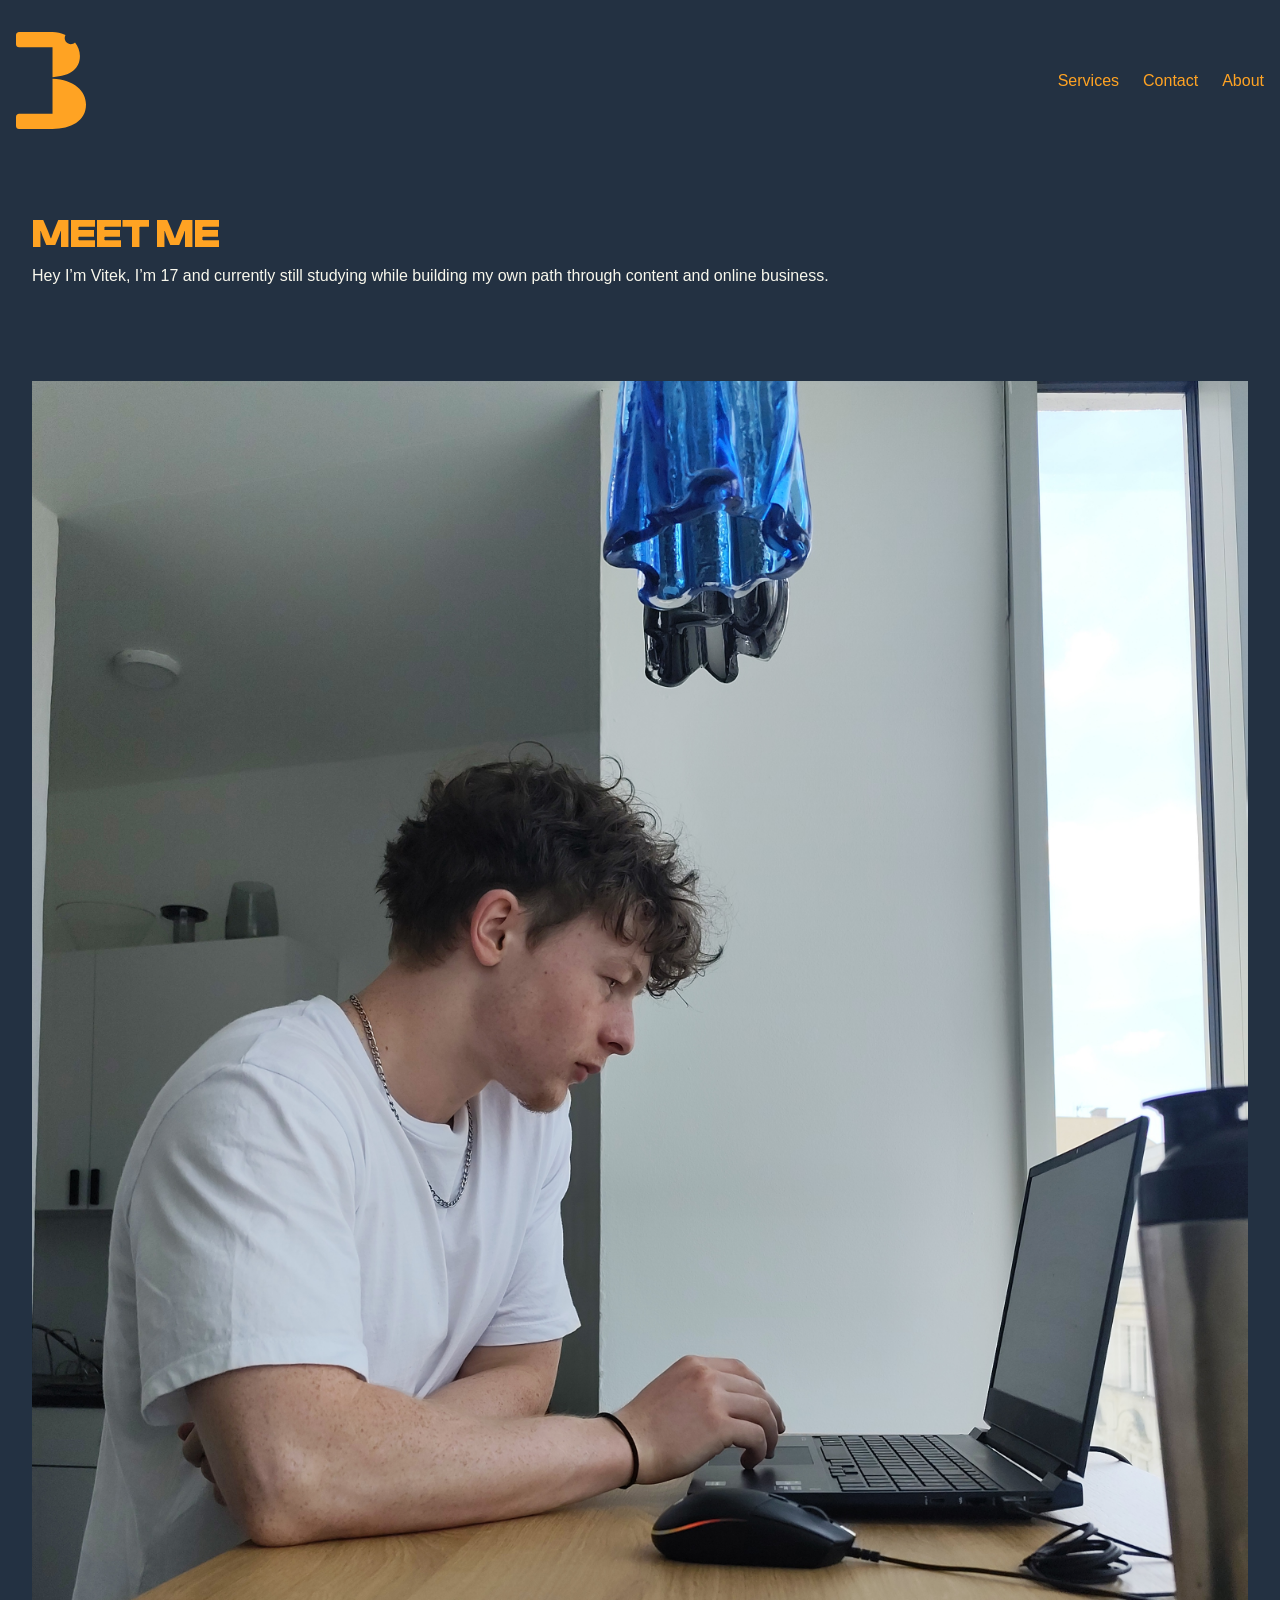
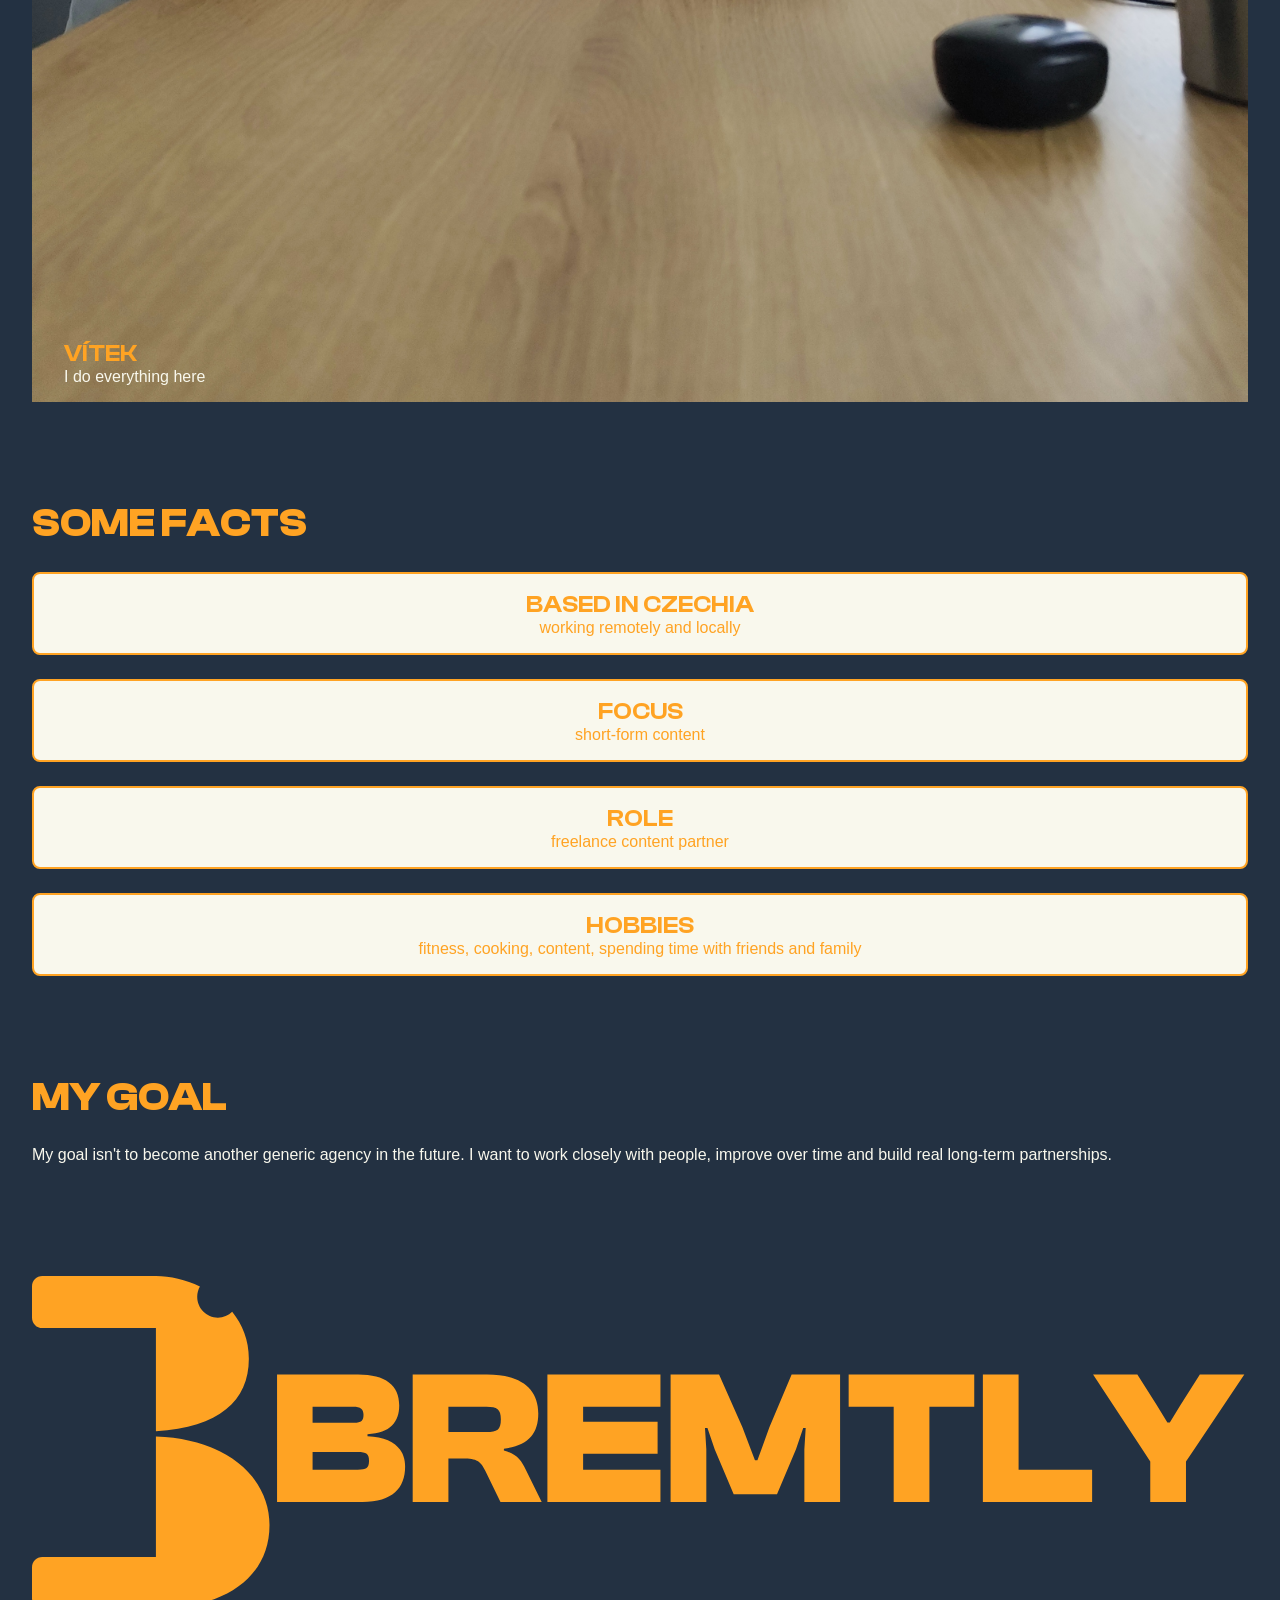
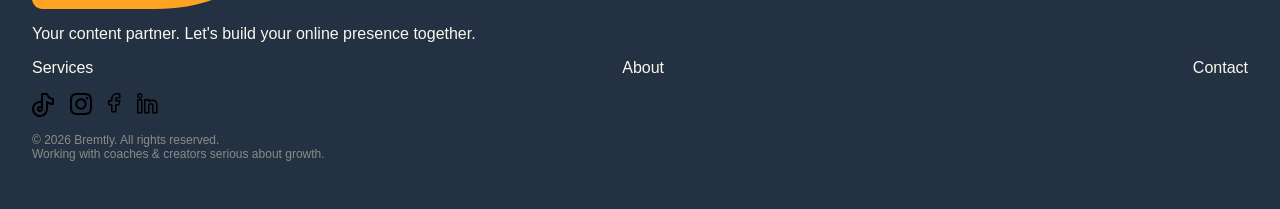
==== about.html @ 0153c07a "hodne veci" ====
﻿<!DOCTYPE html>
<html lang="cs">

<head>
    <meta charset="UTF-8">
    <meta name="viewport" content="width=device-width, initial-scale=1.0">
    <title>Bremtly - About</title>
    <link rel="stylesheet" href="styles.css">
</head>

<body>
    <header class="navbar">
        <a class="brand" href="index.html">
            <img class="brand__logo" src="assets/imgs/logo/logo primary.svg" alt="Bremtly logo">
        </a>
        <nav class="main-nav">
            <a class="main-nav__link" href="services.html">Services</a>
            <a class="main-nav__link" href="contact.html">Contact</a>
            <a class="main-nav__link" href="about.html">About</a>
        </nav>
    </header>

    <main class="main">
        <section class="hero about-hero">
            <h1 class="hero__title">Meet Me</h1>
            <p class="hero__text">Hey I’m Vitek, I’m 17 and currently still studying while building my own path through content and online business.</p>
        </section>

        <section class="meet-me">
            <img class="meet-me__photo" src="assets/imgs/moje fotka na web 2.jpg" alt="Photo of Vitek">
            <div class="meet-me__text">
                <h3 class="meet-me__name">VÍTEK</h3>
                <p class="meet-me__role">I do everything here</p>
            </div>
        </section>

        <section class="facts">
            <h1 class="section__title">Some Facts</h1>
            <div class="facts__layout">
                <article class="card card--secondary">
                    <h3 class="card__title">Based in Czechia</h3>
                    <p class="card__text">working remotely and locally</p>
                </article>
                <article class="card card--secondary">
                    <h3 class="card__title">Focus</h3>
                    <p class="card__text">short-form content</p>
                </article>
                <article class="card card--secondary">
                    <h3 class="card__title">Role</h3>
                    <p class="card__text">freelance content partner</p>
                </article>
                <article class="card card--secondary">
                    <h3 class="card__title">Hobbies</h3>
                    <p class="card__text">fitness, cooking, content, spending time with friends and family</p>
                </article>
            </div>
        </section>

        <section class="goal">
            <h1 class="section__title">My Goal</h1>
            <p class="goal__text">My goal isn't to become another generic agency in the future. I want to work closely with people, improve over time and build real long-term partnerships.</p>
        </section>
    </main>

    <footer class="footer">
        <div class="footer-brand">
            <img class="footer-brand__logo" src="assets/imgs/logo/full logo primary.svg" alt="Bremtly full logo">
            <p class="footer-brand__tagline">Your content partner. Let's build your online presence together.</p>
        </div>
        <nav class="footer-nav">
            <a class="footer-nav__link" href="services.html">Services</a>
            <a class="footer-nav__link" href="about.html">About</a>
            <a class="footer-nav__link" href="contact.html">Contact</a>
        </nav>
        <div class="social-links">
            <a class="social-links__item" href="#"><img src="assets/icons/Vector-4.svg" alt="TikTok"></a>
            <a class="social-links__item" href="#"><img src="assets/icons/Vector.svg" alt="Instagram"></a>
            <a class="social-links__item" href="#"><img src="assets/icons/Vector-7.svg" alt="Facebook"></a>
            <a class="social-links__item" href="#"><img src="assets/icons/Vector-8.svg" alt="LinkedIn"></a>
        </div>
        <div class="footer-bottom">
            <p class="footer-bottom__copyright">© 2026 Bremtly. All rights reserved.</p>
            <p class="footer-bottom__note">Working with coaches & creators serious about growth.</p>
        </div>
    </footer>
</body>

</html>
---- styles.css ----
﻿@import url("./normalize.css") (layer=reset);
@import url("./assets/fonts/ClashDisplay/Fonts/WEB/css/clash-display.css");

@layer reset, design, layout, components, utilities;

@layer reset {
  *,
  *::before,
  *::after {
    box-sizing: border-box;
  }

  body {
    margin: 0;
    padding: 0;
    font-size: 1rem;
  }

  img {
    max-width: 100%;
    height: 100%;
    display: block;
    object-fit: cover;
  }

  a {
    color: inherit;
    text-decoration: none;
  }
}

@layer design {
  :root {
    --font-family-text: "Figtree", ui-sans-serif, sans-serif;
    --font-family-headings: "ClashDisplay-Variable", sans-serif;
    --color-primary: #ffa323;
    --color-secondary: #f9f8ed;
    --color-bg: #233142;
    --color-text: #f9f8ed;
    --color-text-muted: #8b8b8b;
  }

  body {
    font-family: var(--font-family-text);
    background: var(--color-bg);
    color: var(--color-text);
    margin: 0;
  }

  h1 {
    font-family: "ClashDisplay-Variable", sans-serif;
    font-size: 2.5rem;
    font-weight: 800;
    text-transform: uppercase;
    margin: 0;
  }

  h2 {
    font-family: "ClashDisplay-Variable", sans-serif;
    font-weight: 600;
    font-size: 2rem;
    text-transform: uppercase;
    margin: 0;
  }

  h3 {
    font-family: "ClashDisplay-Variable", sans-serif;
    font-size: 1.5rem;
    font-weight: 600;
    text-transform: uppercase;
    margin: 0;
  }
}

@layer layout {
  .main {
    display: flex;
    flex-direction: column;
    height: auto;
  }

  .navbar {
    display: flex;
    justify-content: space-between;
    align-items: center;
    padding: 2rem 1rem;
  }

  .footer {
    display: flex;
    flex-direction: column;
    gap: 1rem;
    padding: 3rem 2rem;
  }
  .hero {
    padding: 3rem 2rem;
    display: flex;
    flex-direction: column;
    gap: 1.5rem;
    flex-wrap: wrap;
  }

.contact-hero {
    padding: 2rem 2rem;
    display: flex;
    flex-direction: column;
    gap: 0.5rem;
    flex-wrap: wrap;
  }

  .about-hero {
    padding: 3rem 2rem;
    display: flex;
    flex-direction: column;
    gap: 0.5rem;
    flex-wrap: wrap;
  }

  .meet-me-hero {
    padding: 3rem 2rem;
    display: flex;
    flex-direction: column;
    gap: 0.5rem;
    flex-wrap: wrap;
  }

  .meet-me {
    padding: 3rem 2rem;
    position: relative;
     display: flex;
     border-radius: 8px;
  }

  .facts {
    padding: 3rem 2rem;
    display: flex;
    flex-direction: column;
    gap: 1.5rem;
  }

  .facts__layout {
    display: flex;
    gap: 1.5rem;
    flex-wrap: wrap;
    flex-direction: column;
  }
  .goal {
    padding: 3rem 2rem;
      display: flex;
    flex-direction: column;
    gap: 0.5rem;
  }
  .problem-section {
    padding: 3rem 2rem;
    display: flex;
    flex-direction: column;
    gap: 1.5rem;
  }
  .help-section {
    padding: 3rem 2rem;
    display: flex;
    flex-direction: column;
    gap: 1.5rem;
  }
.help-layout {
    display: flex;
    gap: 1.5rem;
    flex-wrap: wrap;
  }
  .why-section {
    padding: 3rem 2rem;
      display: flex;
    flex-direction: column;
    gap: 0.5rem;
    flex-wrap: wrap;
  }
  .for-you-section {
    padding: 3rem 2rem;
    padding: 3rem 2rem;
      display: flex;
    flex-direction: column;
    gap: 0.5rem;
    flex-wrap: wrap;
  }
  .build-section {
    padding: 3rem 2rem;
    padding: 3rem 2rem;
      display: flex;
    flex-direction: column;
    gap: 1rem;
    flex-wrap: wrap;
  }
  .contact-form-section {
    display: flex;
    flex-direction: column;
    gap: 1rem;
    padding: 3rem 2rem;
  }
  .problems {
    padding: 3rem 2rem;
    display: flex;
    flex-direction: column;
    gap: 2rem;
    flex-wrap: wrap;
  }

  .problems__grid {
    flex-direction: column;
    display: flex;
    gap: 2.5rem;
  }

  .process {
    padding: 3rem 2rem;
    display: flex;
    flex-direction: column;
    gap: 1rem;
  }
  .audience {
    padding: 3rem 2rem;
    display: flex;
    flex-direction: column;
    gap: 1.5rem;
  }
  .cta {
    padding: 3rem 2rem;
    display: flex;
    flex-direction: column;
    gap: 1rem;
  }
}

@layer components {
  .brand__logo {
    max-width: 100%;
    height: 100%;
    min-width: 50px;
    display: block;
    object-fit: cover;
  }

  .main-nav {
    display: flex;
    gap: 1.5rem;
    color: var(--color-primary);
  }
  .main-nav__link {
  }

  .hero__title {
    color: var(--color-primary);
  }

  .meet-me__text {
    color: var(--color-primary);
    position: absolute;
    bottom: 4rem;
    left: 4rem;
  }

  .meet-me__role {
    margin: 0;
    color: var(--color-text);
  }

  .button {
    display: flex;
    flex-wrap: wrap;
    align-items: center;
    justify-content: space-between;
    padding: 0.75rem;
    border-radius: 8px;
    cursor: pointer;
    transition: background 200ms ease, color 200ms ease, box-shadow 200ms ease, border-color 200ms ease;
  }

  .button__icon {
    max-width: 100%;
    height: 100%;
    display: block;
    color: inherit;
    transform: rotate(90deg);
    object-fit: cover;
  }

  .button__text {
    display: block;
    color: inherit;
    font-family: "ClashDisplay-Variable", sans-serif;
    font-size: 1.5rem;
    font-weight: 600;
    text-transform: uppercase;
    margin: 0;
  }

  .button--primary {
    background: var(--color-primary);
    color: var(--color-secondary);
    border-color: transparent;
  }

  .button--primary:hover {
    background: var(--color-secondary);
    color: var(--color-primary);
    border-color: var(--color-primary);
  }

  .button--bg {
    background: var(--color-bg);
    color: var(--color-primary);
    box-shadow: 0 0 1rem var(--color-primary);
  }

  .button--bg:hover {
    background: var(--color-secondary);
    color: var(--color-primary);
    border-color: var(--color-primary);
  }

  .section__title {
    color: var(--color-primary);
  }
  .section__subtitle {
    margin: 0;
  }

  .contact-form {
    display: flex;
    flex-direction: column;
    gap: 0.5rem;
    flex-wrap: wrap;
  }

  .form-field {
  }

  .form-field__input {
    width: 100%;
    padding: 0.75rem;
    border-radius: 8px;
    border: 2px solid var(--color-primary);
    background: var(--color-secondary);
    color: var(--color-primary);
    font-family: var(--font-family-text);
    font-size: 1rem;
  }
  
  .card {
    padding: 1rem;
    border-radius: 8px;
    display: block;
    box-sizing: border-box;
    transition: background 200ms ease-in-out, color 200ms ease-in-out, border 200ms ease-in-out, padding 200ms ease-in-out;
  }

  .card__title {
    color: inherit;
    text-align: center;
  }

  .card__text {
    margin: 0;
    color: inherit;
    text-align: center;
  }

  
  .card--primary {
    background: var(--color-primary);
    color: var(--color-secondary);
    border: 2px solid var(--color-secondary);
  }

  .card--primary:hover {
    background: var(--color-secondary);
    color: var(--color-primary);
    border: 2px solid var(--color-primary);
    padding: 1.75rem 2rem 1.75rem 1rem;
    box-shadow: 12px -8px 0 0 var(--color-primary);
  }

  
  .card--secondary {
    background: var(--color-secondary);
    color: var(--color-primary);
    border: 2px solid var(--color-primary);
  }

  .card--secondary:hover {
    background: var(--color-primary);
    color: var(--color-secondary);
    border: 2px solid var(--color-secondary);
    padding: 1.75rem 2rem 1.75rem 1rem;
    box-shadow: 12px -8px 0 0 var(--color-secondary);
  }

  
  .card--bg {
    background: var(--color-secondary);
    color: var(--color-bg);
    border: 2px solid var(--color-bg);
  }

  .card--bg:hover {
    background: var(--color-bg);
    color: var(--color-secondary);
    border: 2px solid var(--color-secondary);
    padding: 1.75rem 2rem 1.75rem 1rem;
    box-shadow: 12px -8px 0 0 var(--color-secondary);
  }

  .hero__text {
    margin: 0;
  }

  .process__layout {
    display: flex;
    flex-direction: column;
    gap: 1.5rem;
  }
  .process__card {
  }

  .audience__text {
    margin: 0;
  }

  .cta__title {
    color: var(--color-primary);
  }

  .cta__text {
    margin: 0;
  }

  .footer-brand {
    display: flex;
    flex-direction: column;
    gap: 1rem;
  }
  .footer-brand__tagline {
    margin: 0;
  }
  .footer-nav {
    display: flex;
    justify-content: space-between;
  }
  .footer-nav__link {
  }
  .social-links {
    display: flex;
    gap: 1rem;
  }
  .social-links__item {
    height: 100%;
    max-width: 100%;
    display: block;
    object-fit: cover;
    color: var(--color-secondary);
  }
  .footer-bottom {
  }
  .footer-bottom__copyright {
    margin: 0;
    color: var(--color-text-muted);
    font-size: 0.75rem;
  }
  .footer-bottom__note {
    margin: 0;
    color: var(--color-text-muted);
    font-size: 0.75rem;
  }
}

@layer utilities {
  .container {
  }
  .visually-hidden {
  }
}
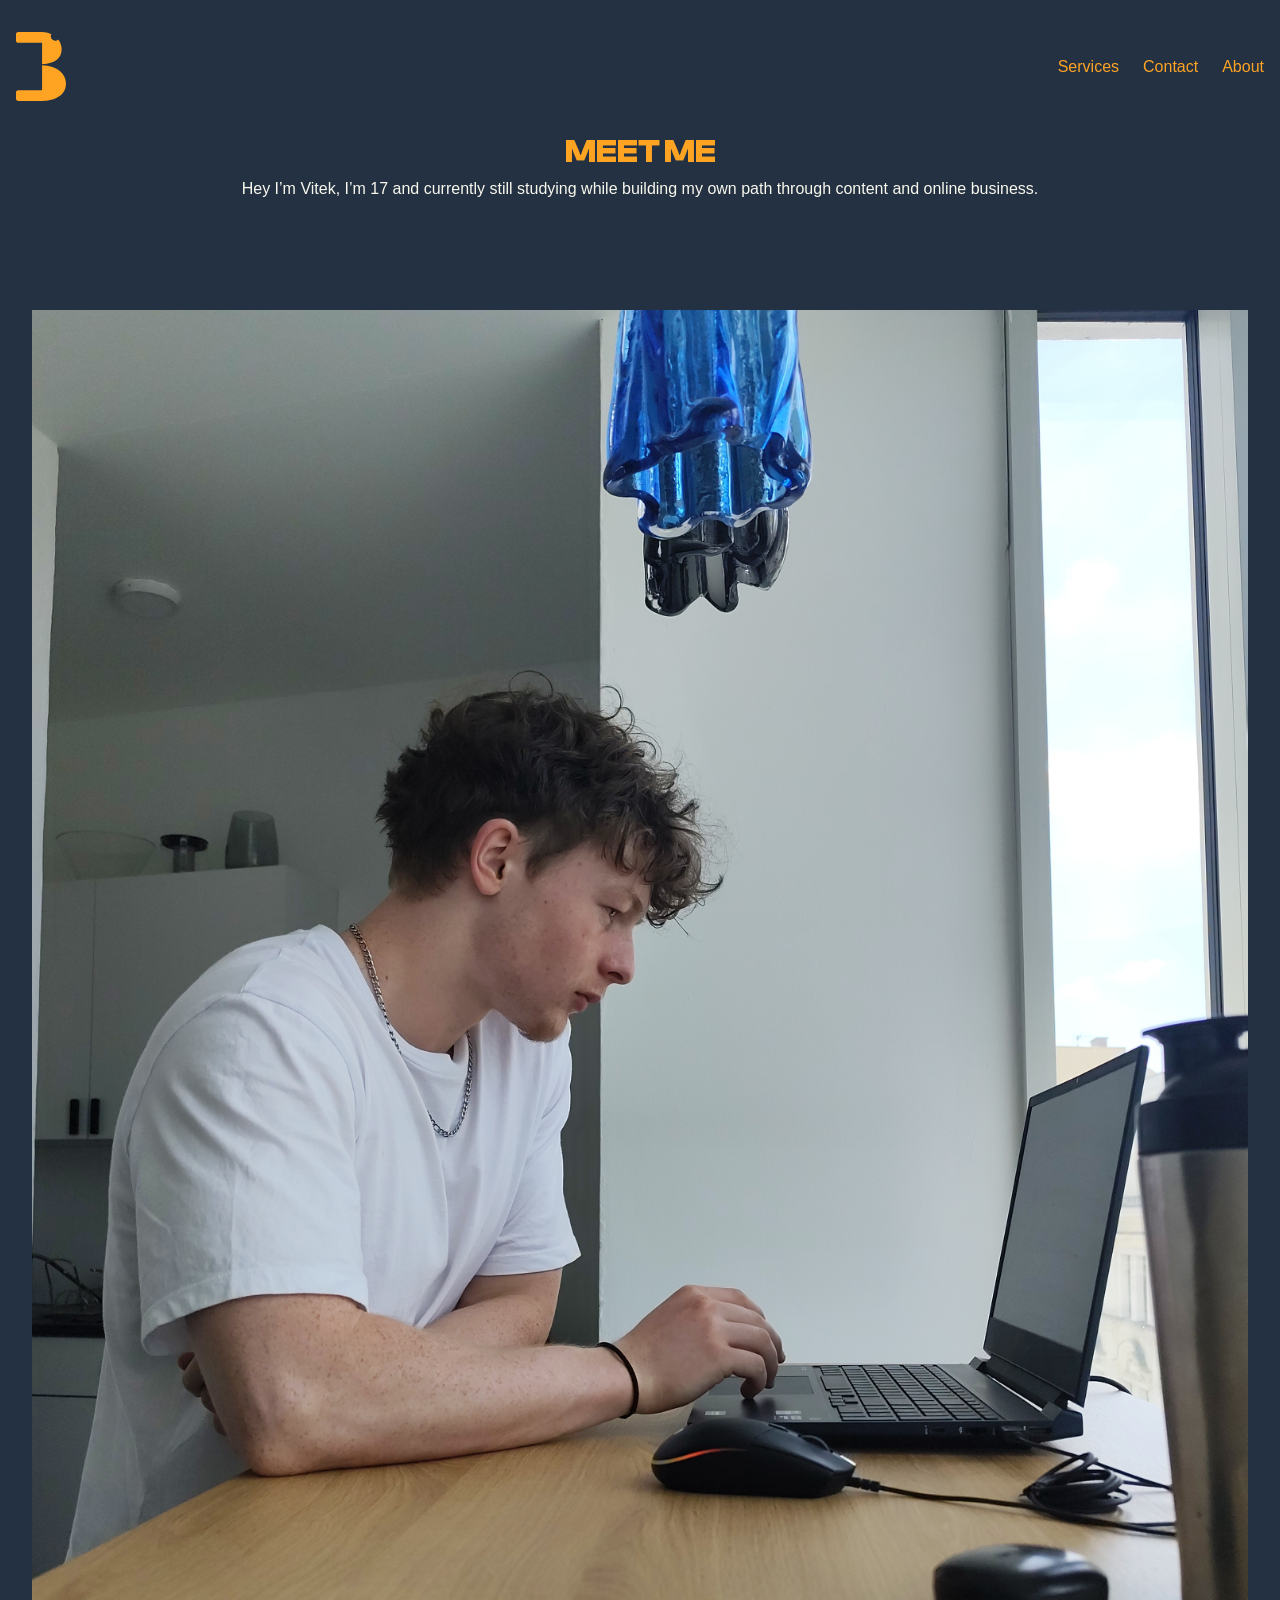
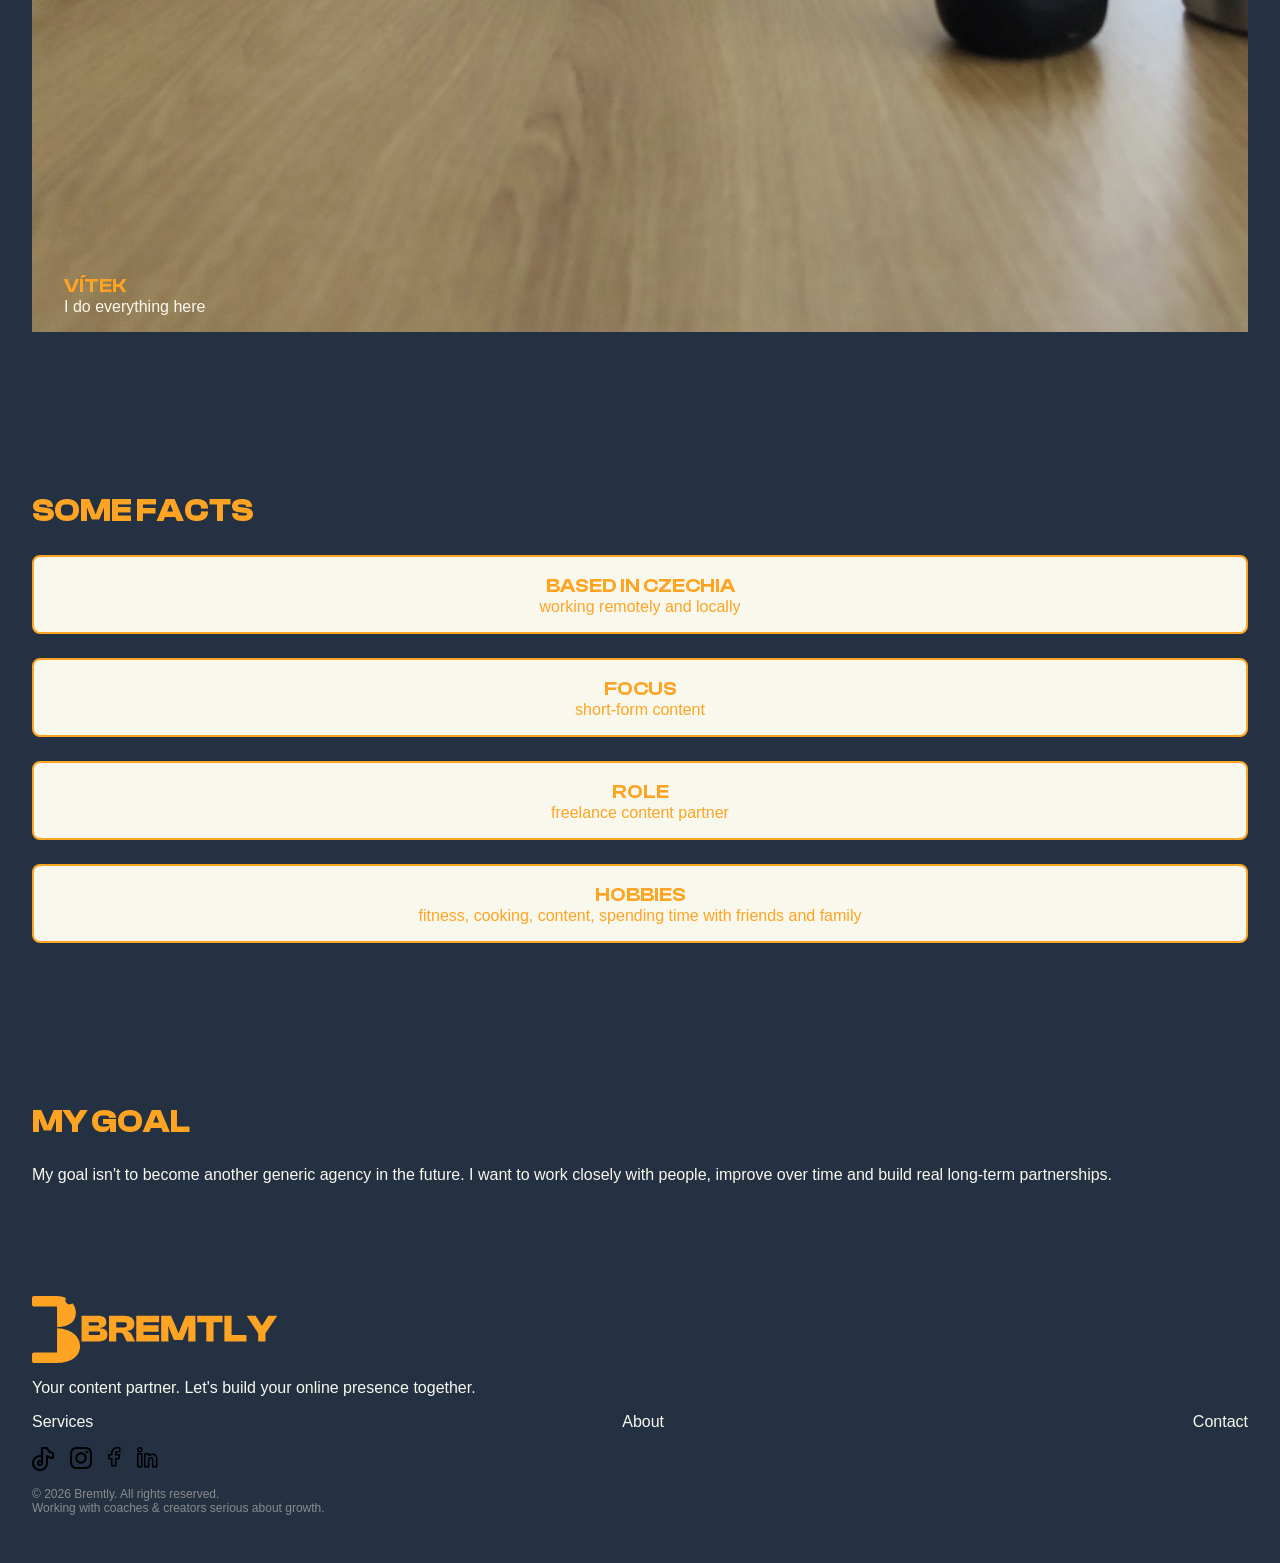
==== commit 0afdb401: "nojo" ====
--- a/about.html
+++ b/about.html
@@ -22,42 +22,42 @@
 
     <main class="main">
         <section class="hero about-hero">
-            <h1 class="hero__title">Meet Me</h1>
+            <p class="hero__title heading">Meet Me</p>
             <p class="hero__text">Hey I’m Vitek, I’m 17 and currently still studying while building my own path through content and online business.</p>
         </section>
 
         <section class="meet-me">
             <img class="meet-me__photo" src="assets/imgs/moje fotka na web 2.jpg" alt="Photo of Vitek">
             <div class="meet-me__text">
-                <h3 class="meet-me__name">VÍTEK</h3>
+                <p class="meet-me__name sub-subheading">VÍTEK</p>
                 <p class="meet-me__role">I do everything here</p>
             </div>
         </section>
 
         <section class="facts">
-            <h1 class="section__title">Some Facts</h1>
+            <p class="section__title heading">Some Facts</p>
             <div class="facts__layout">
                 <article class="card card--secondary">
-                    <h3 class="card__title">Based in Czechia</h3>
+                    <p class="card__title sub-subheading">Based in Czechia</p>
                     <p class="card__text">working remotely and locally</p>
                 </article>
                 <article class="card card--secondary">
-                    <h3 class="card__title">Focus</h3>
+                    <p class="card__title sub-subheading">Focus</p>
                     <p class="card__text">short-form content</p>
                 </article>
                 <article class="card card--secondary">
-                    <h3 class="card__title">Role</h3>
+                    <p class="card__title sub-subheading">Role</p>
                     <p class="card__text">freelance content partner</p>
                 </article>
                 <article class="card card--secondary">
-                    <h3 class="card__title">Hobbies</h3>
+                    <p class="card__title sub-subheading">Hobbies</p>
                     <p class="card__text">fitness, cooking, content, spending time with friends and family</p>
                 </article>
             </div>
         </section>
 
         <section class="goal">
-            <h1 class="section__title">My Goal</h1>
+            <p class="section__title heading">My Goal</p>
             <p class="goal__text">My goal isn't to become another generic agency in the future. I want to work closely with people, improve over time and build real long-term partnerships.</p>
         </section>
     </main>
@@ -85,4 +85,4 @@
     </footer>
 </body>
 
-</html>
+</html>
--- a/styles.css
+++ b/styles.css
@@ -11,9 +11,12 @@
   }
 
   body {
-    margin: 0;
+    margin: 0 auto;
     padding: 0;
     font-size: 1rem;
+    font-family: var(--font-family-text);
+    background: var(--color-bg);
+    color: var(--color-text);
   }
 
   img {
@@ -40,32 +43,25 @@
     --color-text-muted: #8b8b8b;
   }
 
-  body {
-    font-family: var(--font-family-text);
-    background: var(--color-bg);
-    color: var(--color-text);
-    margin: 0;
-  }
-
-  h1 {
-    font-family: "ClashDisplay-Variable", sans-serif;
-    font-size: 2.5rem;
+  .heading {
+    font-family: var(--font-family-headings);
+    font-size: 2rem;
     font-weight: 800;
     text-transform: uppercase;
     margin: 0;
   }
 
-  h2 {
-    font-family: "ClashDisplay-Variable", sans-serif;
+  .subheading {
+    font-family: var(--font-family-headings);
     font-weight: 600;
-    font-size: 2rem;
+    font-size: 1.5rem;
     text-transform: uppercase;
     margin: 0;
   }
 
-  h3 {
-    font-family: "ClashDisplay-Variable", sans-serif;
-    font-size: 1.5rem;
+  .sub-subheading {
+    font-family: var(--font-family-headings);
+    font-size: 1.25rem;
     font-weight: 600;
     text-transform: uppercase;
     margin: 0;
@@ -74,9 +70,9 @@
 
 @layer layout {
   .main {
-    display: flex;
-    flex-direction: column;
-    height: auto;
+    display: grid;
+    grid-template-columns: auto;
+    grid-template-rows: auto;
   }
 
   .navbar {
@@ -92,6 +88,7 @@
     gap: 1rem;
     padding: 3rem 2rem;
   }
+
   .hero {
     padding: 3rem 2rem;
     display: flex;
@@ -100,7 +97,7 @@
     flex-wrap: wrap;
   }
 
-.contact-hero {
+  .contact-hero {
     padding: 2rem 2rem;
     display: flex;
     flex-direction: column;
@@ -127,8 +124,8 @@
   .meet-me {
     padding: 3rem 2rem;
     position: relative;
-     display: flex;
-     border-radius: 8px;
+    display: flex;
+    border-radius: 8px;
   }
 
   .facts {
@@ -144,58 +141,65 @@
     flex-wrap: wrap;
     flex-direction: column;
   }
+
   .goal {
     padding: 3rem 2rem;
-      display: flex;
+    display: flex;
     flex-direction: column;
     gap: 0.5rem;
   }
+
   .problem-section {
     padding: 3rem 2rem;
     display: flex;
     flex-direction: column;
     gap: 1.5rem;
   }
+
   .help-section {
     padding: 3rem 2rem;
     display: flex;
     flex-direction: column;
     gap: 1.5rem;
   }
-.help-layout {
-    display: flex;
-    gap: 1.5rem;
-    flex-wrap: wrap;
-  }
+
+  .help-layout {
+    display: flex;
+    gap: 1.5rem;
+    flex-wrap: wrap;
+  }
+
   .why-section {
     padding: 3rem 2rem;
-      display: flex;
+    display: flex;
     flex-direction: column;
     gap: 0.5rem;
     flex-wrap: wrap;
   }
+
   .for-you-section {
     padding: 3rem 2rem;
-    padding: 3rem 2rem;
-      display: flex;
+    display: flex;
     flex-direction: column;
     gap: 0.5rem;
     flex-wrap: wrap;
   }
+
   .build-section {
     padding: 3rem 2rem;
-    padding: 3rem 2rem;
-      display: flex;
+    display: flex;
     flex-direction: column;
     gap: 1rem;
     flex-wrap: wrap;
   }
+
   .contact-form-section {
     display: flex;
     flex-direction: column;
     gap: 1rem;
     padding: 3rem 2rem;
   }
+
   .problems {
     padding: 3rem 2rem;
     display: flex;
@@ -216,259 +220,341 @@
     flex-direction: column;
     gap: 1rem;
   }
+
   .audience {
     padding: 3rem 2rem;
     display: flex;
     flex-direction: column;
     gap: 1.5rem;
   }
+
   .cta {
     padding: 3rem 2rem;
     display: flex;
     flex-direction: column;
     gap: 1rem;
   }
-}
-
-@layer components {
-  .brand__logo {
-    max-width: 100%;
-    height: 100%;
-    min-width: 50px;
-    display: block;
-    object-fit: cover;
-  }
-
-  .main-nav {
-    display: flex;
-    gap: 1.5rem;
-    color: var(--color-primary);
-  }
-  .main-nav__link {
-  }
-
-  .hero__title {
-    color: var(--color-primary);
-  }
-
-  .meet-me__text {
-    color: var(--color-primary);
-    position: absolute;
-    bottom: 4rem;
-    left: 4rem;
-  }
-
-  .meet-me__role {
-    margin: 0;
-    color: var(--color-text);
-  }
-
-  .button {
-    display: flex;
-    flex-wrap: wrap;
-    align-items: center;
-    justify-content: space-between;
-    padding: 0.75rem;
-    border-radius: 8px;
-    cursor: pointer;
-    transition: background 200ms ease, color 200ms ease, box-shadow 200ms ease, border-color 200ms ease;
-  }
-
-  .button__icon {
-    max-width: 100%;
-    height: 100%;
-    display: block;
-    color: inherit;
-    transform: rotate(90deg);
-    object-fit: cover;
-  }
-
-  .button__text {
-    display: block;
-    color: inherit;
-    font-family: "ClashDisplay-Variable", sans-serif;
-    font-size: 1.5rem;
-    font-weight: 600;
-    text-transform: uppercase;
-    margin: 0;
-  }
-
-  .button--primary {
-    background: var(--color-primary);
-    color: var(--color-secondary);
-    border-color: transparent;
-  }
-
-  .button--primary:hover {
-    background: var(--color-secondary);
-    color: var(--color-primary);
-    border-color: var(--color-primary);
-  }
-
-  .button--bg {
-    background: var(--color-bg);
-    color: var(--color-primary);
-    box-shadow: 0 0 1rem var(--color-primary);
-  }
-
-  .button--bg:hover {
-    background: var(--color-secondary);
-    color: var(--color-primary);
-    border-color: var(--color-primary);
-  }
-
-  .section__title {
-    color: var(--color-primary);
-  }
-  .section__subtitle {
-    margin: 0;
-  }
-
-  .contact-form {
-    display: flex;
-    flex-direction: column;
-    gap: 0.5rem;
-    flex-wrap: wrap;
-  }
-
-  .form-field {
-  }
-
-  .form-field__input {
-    width: 100%;
-    padding: 0.75rem;
-    border-radius: 8px;
-    border: 2px solid var(--color-primary);
-    background: var(--color-secondary);
-    color: var(--color-primary);
-    font-family: var(--font-family-text);
-    font-size: 1rem;
-  }
-  
-  .card {
-    padding: 1rem;
-    border-radius: 8px;
-    display: block;
-    box-sizing: border-box;
-    transition: background 200ms ease-in-out, color 200ms ease-in-out, border 200ms ease-in-out, padding 200ms ease-in-out;
-  }
-
-  .card__title {
-    color: inherit;
-    text-align: center;
-  }
-
-  .card__text {
-    margin: 0;
-    color: inherit;
-    text-align: center;
-  }
-
-  
-  .card--primary {
-    background: var(--color-primary);
-    color: var(--color-secondary);
-    border: 2px solid var(--color-secondary);
-  }
-
-  .card--primary:hover {
-    background: var(--color-secondary);
-    color: var(--color-primary);
-    border: 2px solid var(--color-primary);
-    padding: 1.75rem 2rem 1.75rem 1rem;
-    box-shadow: 12px -8px 0 0 var(--color-primary);
-  }
-
-  
-  .card--secondary {
-    background: var(--color-secondary);
-    color: var(--color-primary);
-    border: 2px solid var(--color-primary);
-  }
-
-  .card--secondary:hover {
-    background: var(--color-primary);
-    color: var(--color-secondary);
-    border: 2px solid var(--color-secondary);
-    padding: 1.75rem 2rem 1.75rem 1rem;
-    box-shadow: 12px -8px 0 0 var(--color-secondary);
-  }
-
-  
-  .card--bg {
-    background: var(--color-secondary);
-    color: var(--color-bg);
-    border: 2px solid var(--color-bg);
-  }
-
-  .card--bg:hover {
-    background: var(--color-bg);
-    color: var(--color-secondary);
-    border: 2px solid var(--color-secondary);
-    padding: 1.75rem 2rem 1.75rem 1rem;
-    box-shadow: 12px -8px 0 0 var(--color-secondary);
-  }
-
-  .hero__text {
-    margin: 0;
-  }
-
-  .process__layout {
-    display: flex;
-    flex-direction: column;
-    gap: 1.5rem;
-  }
-  .process__card {
-  }
-
-  .audience__text {
-    margin: 0;
-  }
-
-  .cta__title {
-    color: var(--color-primary);
-  }
-
-  .cta__text {
-    margin: 0;
-  }
-
-  .footer-brand {
-    display: flex;
-    flex-direction: column;
-    gap: 1rem;
-  }
-  .footer-brand__tagline {
-    margin: 0;
-  }
-  .footer-nav {
-    display: flex;
-    justify-content: space-between;
-  }
-  .footer-nav__link {
-  }
-  .social-links {
-    display: flex;
-    gap: 1rem;
-  }
-  .social-links__item {
-    height: 100%;
-    max-width: 100%;
-    display: block;
-    object-fit: cover;
-    color: var(--color-secondary);
-  }
-  .footer-bottom {
-  }
-  .footer-bottom__copyright {
-    margin: 0;
-    color: var(--color-text-muted);
-    font-size: 0.75rem;
-  }
-  .footer-bottom__note {
-    margin: 0;
-    color: var(--color-text-muted);
-    font-size: 0.75rem;
+
+  @media (min-width: 1080px) {
+    .main {
+      grid-template-columns: 1fr;
+      grid-template-rows: auto;
+      gap: 4rem;
+    }
+
+    .hero {
+      display: flex;
+      padding: 0 12rem 0 12rem;
+      flex-wrap: wrap;
+      align-items: center;
+    }
+
+    .hero__title {
+      text-align: center;
+    }
+
+    .hero__text {
+      text-align: center;
+    }
+
+    .problems {
+      align-items: center;
+    }
+
+    .problems__grid {
+      display: grid;
+      grid-template-columns: repeat(3, 1fr);
+      grid-template-rows: auto;
+      justify-items: center;
+    }
+
+    .process {
+      align-items: center;
+    }
+
+    .section__subtitle {
+      grid-column: span 2;
+    }
+
+    .process__layout {
+      display: grid;
+      grid-template-columns: repeat(2, 1fr);
+      grid-template-rows: auto;
+      gap: 1rem;
+    }
+
+    .desktop-only-card {
+      grid-column: span 2;
+    }
+
+    .audience {
+      justify-self: center;
+      max-width: 1024px;
+      text-align: center;
+    }
+
+    .cta {
+      justify-self: center;
+      text-align: center;
+      gap: 0.5rem;
+    }
+  }
+
+  @layer components {
+    .brand__logo {
+      max-width: 16px;
+      height: 100%;
+      min-width: 50px;
+      display: block;
+      object-fit: cover;
+    }
+
+    .main-nav {
+      display: flex;
+      gap: 1.5rem;
+      color: var(--color-primary);
+    }
+
+    .main-nav__link {
+    }
+
+    .hero__title {
+      color: var(--color-primary);
+    }
+
+    .meet-me__text {
+      color: var(--color-primary);
+      position: absolute;
+      bottom: 4rem;
+      left: 4rem;
+    }
+
+    .meet-me__role {
+      margin: 0;
+      color: var(--color-text);
+    }
+
+    .button {
+      max-width: 24rem;
+      display: flex;
+      flex-wrap: wrap;
+      align-items: center;
+      justify-content: space-between;
+      padding: 0.75rem;
+      border-radius: 8px;
+      cursor: pointer;
+      transition: background 200ms ease, color 200ms ease, box-shadow 200ms ease, border-color 200ms ease;
+    }
+
+    .button__icon {
+      max-width: 100%;
+      height: 100%;
+      display: block;
+      color: inherit;
+      transform: rotate(90deg);
+      object-fit: cover;
+    }
+
+    .button__text {
+      color: inherit;
+      font-family: "ClashDisplay-Variable", sans-serif;
+      font-size: 1.5rem;
+      font-weight: 600;
+      text-transform: uppercase;
+      margin: 0 auto;
+    }
+
+    .button--primary {
+      background: var(--color-primary);
+      color: var(--color-secondary);
+      border-color: transparent;
+    }
+
+    .button--primary:hover {
+      background: var(--color-secondary);
+      color: var(--color-primary);
+      border-color: var(--color-primary);
+    }
+
+    .button--bg {
+      background: var(--color-bg);
+      color: var(--color-primary);
+      box-shadow: 0 0 1rem var(--color-primary);
+    }
+
+    .button--bg:hover {
+      background: var(--color-secondary);
+      color: var(--color-primary);
+      border-color: var(--color-primary);
+    }
+
+    .section__title {
+      color: var(--color-primary);
+    }
+
+    .section__subtitle {
+      margin: 0;
+    }
+
+    .contact-form {
+      display: flex;
+      flex-direction: column;
+      gap: 0.5rem;
+      flex-wrap: wrap;
+    }
+
+    .form-field {
+    }
+
+    .form-field__input {
+      width: 100%;
+      padding: 0.75rem;
+      border-radius: 8px;
+      border: 2px solid var(--color-primary);
+      background: var(--color-secondary);
+      color: var(--color-primary);
+      font-family: var(--font-family-text);
+      font-size: 1rem;
+    }
+
+    .card {
+      padding: 1rem;
+      border-radius: 8px;
+      display: block;
+      box-sizing: border-box;
+      transition: background 200ms ease-in-out, color 200ms ease-in-out, border 200ms ease-in-out, padding 200ms ease-in-out;
+    }
+
+    .card__title {
+      color: inherit;
+      text-align: center;
+    }
+
+    .card__text {
+      margin: 0;
+      color: inherit;
+      text-align: center;
+    }
+
+    .card--primary {
+      background: var(--color-primary);
+      color: var(--color-secondary);
+      border: 2px solid var(--color-secondary);
+    }
+
+    .card--primary:hover {
+      background: var(--color-secondary);
+      color: var(--color-primary);
+      border: 2px solid var(--color-primary);
+      padding: 1.75rem 2rem 1.75rem 1rem;
+      box-shadow: 12px -8px 0 0 var(--color-primary);
+    }
+
+    .card--secondary {
+      background: var(--color-secondary);
+      color: var(--color-primary);
+      border: 2px solid var(--color-primary);
+    }
+
+    .card--secondary:hover {
+      background: var(--color-primary);
+      color: var(--color-secondary);
+      border: 2px solid var(--color-secondary);
+      padding: 1.75rem 2rem 1.75rem 1rem;
+      box-shadow: 12px -8px 0 0 var(--color-secondary);
+    }
+
+    .card--bg {
+      background: var(--color-secondary);
+      color: var(--color-bg);
+      border: 2px solid var(--color-bg);
+    }
+
+    .card--bg:hover {
+      background: var(--color-bg);
+      color: var(--color-secondary);
+      border: 2px solid var(--color-secondary);
+      padding: 1.75rem 2rem 1.75rem 1rem;
+      box-shadow: 12px -8px 0 0 var(--color-secondary);
+    }
+
+    .hero__text {
+      margin: 0;
+    }
+
+    .process__layout {
+      display: flex;
+      flex-direction: column;
+      gap: 1.5rem;
+    }
+
+    .process__card {
+    }
+
+    .audience__text {
+      margin: 0;
+    }
+
+    .cta__title {
+      color: var(--color-primary);
+    }
+
+    .cta__text {
+      margin: 0;
+    }
+
+    .footer-brand {
+      display: flex;
+      flex-direction: column;
+      gap: 1rem;
+    }
+
+    .footer-brand__logo {
+      max-width: 246px;
+      height: 100%;
+      display: block;
+      object-fit: cover;
+    }
+
+    .footer-brand__tagline {
+      margin: 0;
+    }
+
+    .footer-nav {
+      display: flex;
+      justify-content: space-between;
+    }
+
+    .footer-nav__link {
+    }
+
+    .social-links {
+      display: flex;
+      gap: 1rem;
+    }
+
+    .social-links__item {
+      height: 100%;
+      max-width: 100%;
+      display: block;
+      object-fit: cover;
+      color: var(--color-secondary);
+    }
+
+    .footer-bottom {
+    }
+
+    .footer-bottom__copyright {
+      margin: 0;
+      color: var(--color-text-muted);
+      font-size: 0.75rem;
+    }
+
+    .footer-bottom__note {
+      margin: 0;
+      color: var(--color-text-muted);
+      font-size: 0.75rem;
+    }
   }
 }
 
@@ -477,4 +563,4 @@
   }
   .visually-hidden {
   }
-}
+}
